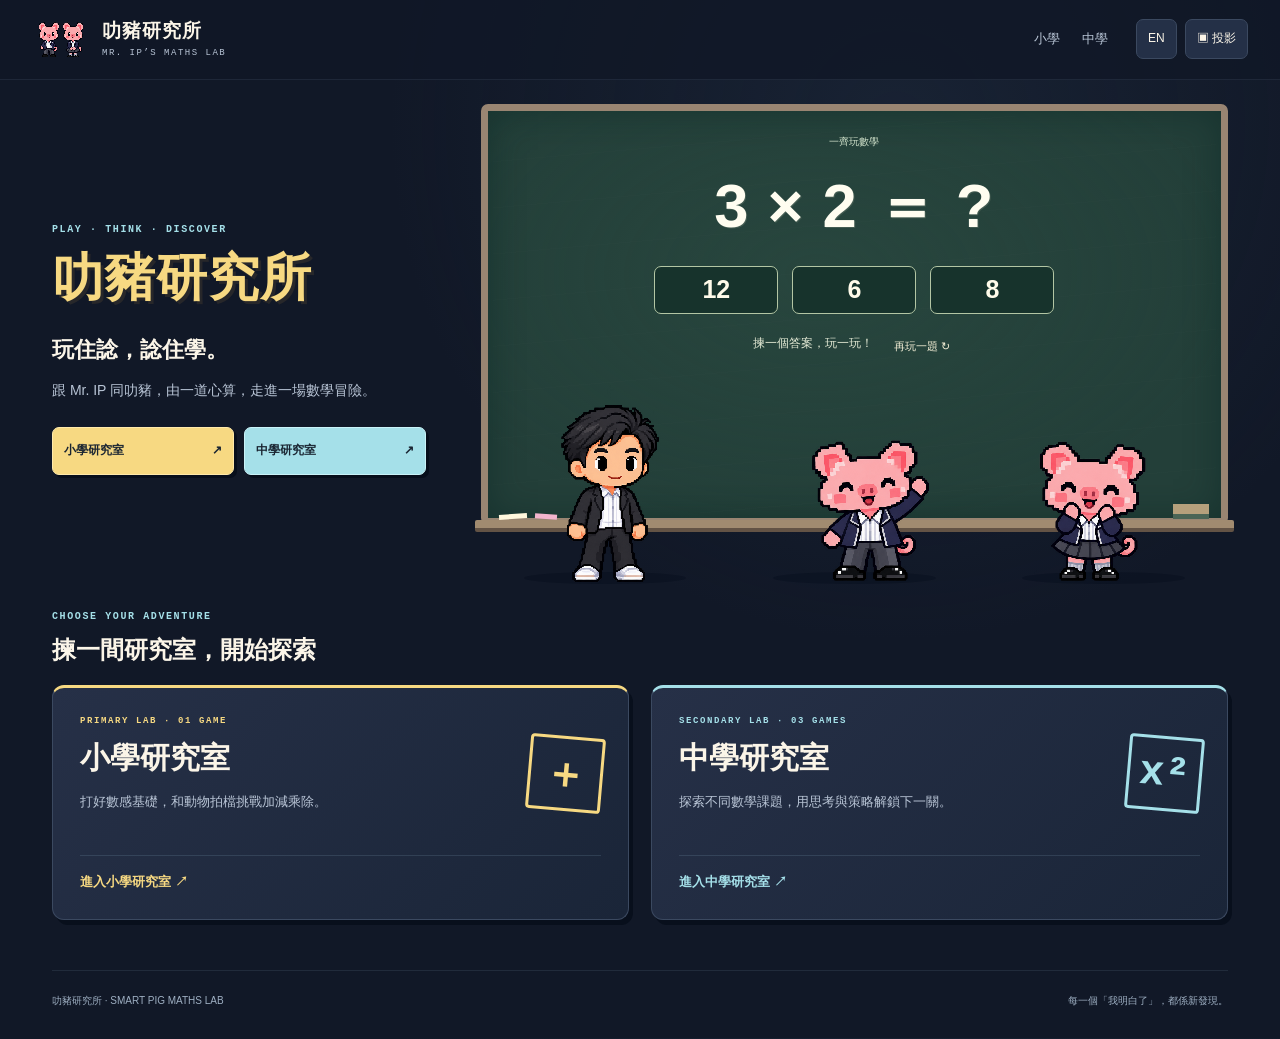
==== index.html @ cb184c4e "Add files via upload" ====
<!doctype html><html lang="zh-Hant"><head><meta charset="utf-8"><meta name="viewport" content="width=device-width,initial-scale=1"><meta name="theme-color" content="#111827"><meta name="description" content="叻豬研究所：Mr. IP 與叻豬陪你玩數學，一起探索小學及中學不同數學課題。"><title>首頁｜叻豬研究所</title><link rel="icon" href="assets/pig-pair.png" type="image/png"><link rel="stylesheet" href="style.css?v=upgrade10"><script defer src="math.js?v=upgrade10"></script><script defer src="app.js?v=upgrade10"></script></head><body data-page="index"><a class="skip" href="#main"><span data-zh="跳至主要內容" data-en="Skip to content">跳至主要內容</span></a><header class="site-header"><nav class="navigation" aria-label="主要導覽"><a class="brand" href="index.html"><span class="mini-duo" aria-hidden="true"><i class="pig-art boy"></i><i class="pig-art girl"></i></span><span><strong><span data-zh="叻豬研究所" data-en="Smart Pig Maths Lab">叻豬研究所</span></strong><small>MR. IP’S MATHS LAB</small></span></a><div class="nav-links"><a href="primary.html"><span data-zh="小學" data-en="Primary">小學</span></a><a href="secondary.html"><span data-zh="中學" data-en="Secondary">中學</span></a></div><div class="nav-tools"><button class="icon-button" id="language" aria-label="切換語言 / Switch language">EN</button><button class="icon-button projection-toggle" aria-pressed="false"><span data-zh="▣ 投影" data-en="▣ Present">▣ 投影</span></button></div></nav></header><div class="projection-bar"><span><span data-zh="課室投影模式" data-en="Classroom presentation">課室投影模式</span></span><div><button id="fullscreen"><span data-zh="全螢幕" data-en="Full screen">全螢幕</span></button><button class="projection-toggle" aria-pressed="true"><span data-zh="返回一般模式" data-en="Exit presentation">返回一般模式</span></button></div></div><main id="main" class="container"><section class="home-hero"><div class="hero-intro"><span class="eyebrow">PLAY · THINK · DISCOVER</span><h1><span data-zh="叻豬研究所" data-en="Smart Pig Maths Lab">叻豬研究所</span></h1><p class="hero-tagline"><span data-zh="玩住諗，諗住學。" data-en="Play. Think. Discover.">玩住諗，諗住學。</span></p><p><span data-zh="跟 Mr. IP 同叻豬，由一道心算，走進一場數學冒險。" data-en="Join Mr. IP and the Smart Pigs. Start with a question; discover an adventure.">跟 Mr. IP 同叻豬，由一道心算，走進一場數學冒險。</span></p><div class="hero-entrances"><a class="button" href="primary.html"><span data-zh="小學研究室" data-en="Primary Lab">小學研究室</span> ↗</a><a class="button cyan" href="secondary.html"><span data-zh="中學研究室" data-en="Secondary Lab">中學研究室</span> ↗</a></div></div><section class="lab-scene" aria-label="互動數學研究室"><div class="chalkboard" id="chalkboard"><div class="board-heading"><span data-zh="一齊玩數學" data-en="LET’S PLAY WITH NUMBERS">一齊玩數學</span></div><div class="board-content"><div class="math-expression" id="question" aria-live="polite"></div><div class="answer-choices" id="answer-choices" aria-label="答案選項"></div></div><div class="board-response"><p class="challenge-feedback" id="challenge-feedback" role="status" aria-live="polite"></p><button class="board-tool" id="next-question"><span data-zh="再玩一題 ↻" data-en="Another one ↻">再玩一題 ↻</span></button></div><div class="chalk-tray" aria-hidden="true"><i></i><i></i><b></b></div><span class="correct-stars" aria-hidden="true">✦ ★ ✦</span></div><div class="classroom-cast"><div class="teacher-host" role="img" aria-label="Mr. IP"><span class="teacher-art"></span></div><button class="pig-host" data-pig="boy" aria-label="跟男仔叻豬打招呼"><span class="pig-art boy" aria-hidden="true"></span></button><button class="pig-host" data-pig="girl" aria-label="跟女仔叻豬打招呼"><span class="pig-art girl" aria-hidden="true"></span></button></div><div class="speech-lane" aria-live="polite"><p id="pig-bubble" class="pig-bubble" hidden></p></div></section></section><section id="rooms" class="room-section" aria-labelledby="rooms-title"><div class="section-heading"><div><span class="eyebrow">CHOOSE YOUR ADVENTURE</span><h2 id="rooms-title"><span data-zh="揀一間研究室，開始探索" data-en="Choose a lab. Start exploring.">揀一間研究室，開始探索</span></h2></div></div><div class="room-grid"><a class="room-card primary-room" href="primary.html"><span class="room-symbol" aria-hidden="true">＋</span><span class="eyebrow">PRIMARY LAB · 01 GAME</span><h3><span data-zh="小學研究室" data-en="Primary Lab">小學研究室</span></h3><p><span data-zh="打好數感基礎，和動物拍檔挑戰加減乘除。" data-en="Build number sense. Explore arithmetic with animal friends.">打好數感基礎，和動物拍檔挑戰加減乘除。</span></p><span class="room-enter"><span data-zh="進入小學研究室" data-en="Explore Primary Lab">進入小學研究室</span> ↗</span></a><a class="room-card secondary-room" href="secondary.html"><span class="room-symbol" aria-hidden="true">x²</span><span class="eyebrow">SECONDARY LAB · 03 GAMES</span><h3><span data-zh="中學研究室" data-en="Secondary Lab">中學研究室</span></h3><p><span data-zh="探索不同數學課題，用思考與策略解鎖下一關。" data-en="Explore maths topics. Unlock the next level with thinking and strategy.">探索不同數學課題，用思考與策略解鎖下一關。</span></p><span class="room-enter"><span data-zh="進入中學研究室" data-en="Explore Secondary Lab">進入中學研究室</span> ↗</span></a></div></section></main><footer class="site-footer"><a href="index.html">叻豬研究所 · SMART PIG MATHS LAB</a><span><span data-zh="每一個「我明白了」，都係新發現。" data-en="Every “I get it!” is a new discovery.">每一個「我明白了」，都係新發現。</span></span></footer><p class="sr-only" id="global-status" role="status"></p></body></html>
---- style.css ----
/* Smart Pig Maths Lab — Cute Pixel Art × Clear Educational UI */
:root{color-scheme:dark;--bg:#111827;--panel:#1b2538;--panel-light:#243047;--line:#3b4960;--ink:#fbf5e8;--muted:#b9c5d6;--yellow:#f7d982;--cyan:#a5e0e9;--pink:#f2b4cd;--green:#233f39;--success:#b5e8b6;--radius:12px;--shadow:4px 5px 0 #080f1c;--brand-font:'Arial Rounded MT Bold','PingFang TC','Microsoft JhengHei',sans-serif;--ui-font:-apple-system,BlinkMacSystemFont,'Segoe UI','PingFang TC','Microsoft JhengHei',sans-serif;--math-font:'Chalkboard SE','Chalkboard','Trebuchet MS',sans-serif;--game-font:ui-monospace,'SFMono-Regular',Consolas,monospace;--fast:160ms;--normal:260ms}*{box-sizing:border-box}html{scroll-behavior:smooth;scroll-padding-top:90px}body{margin:0;color:var(--ink);background:radial-gradient(ellipse at 70% 12%,#26364b55,transparent 40%),var(--bg);font:16px/1.65 var(--ui-font)}body:before{content:'';position:fixed;inset:0;pointer-events:none;z-index:-1;background-image:linear-gradient(#b6d9ec025 1px,transparent 1px),linear-gradient(90deg,#b6d9ec025 1px,transparent 1px);background-size:40px 40px}button,input,select{font:inherit}button,a,input,select{-webkit-tap-highlight-color:transparent}button,a{touch-action:manipulation}button{cursor:pointer}a{color:inherit;text-decoration:none}button{color:inherit}button,input,select{border-radius:7px}button:focus-visible,a:focus-visible,input:focus-visible,select:focus-visible{outline:3px solid var(--yellow);outline-offset:4px}button:disabled{cursor:default;opacity:.55}button:active:not(:disabled),.button:active{transform:translateY(2px)}[hidden]{display:none!important}p{margin:0 0 1em}h1,h2,h3{line-height:1.2;margin:0 0 .5em}h1,h2,h3{font-family:var(--brand-font)}h1{font-size:clamp(30px,4vw,48px)}.container{width:min(1240px,100%);padding:0 32px;margin:auto;min-height:75vh}.eyebrow{display:block;font:700 10px/1.5 var(--game-font);letter-spacing:1.6px;color:var(--cyan);margin-bottom:12px}.muted{color:var(--muted)}.sr-only{position:absolute;width:1px;height:1px;padding:0;overflow:hidden;clip:rect(0,0,0,0);white-space:nowrap;border:0}.skip{position:fixed;top:-90px;left:12px;background:var(--yellow);color:var(--bg);padding:10px 15px;z-index:100}.skip:focus{top:10px}.site-header{border-bottom:1px solid #a5c9e317;background:#111827d9}.navigation{width:min(1304px,100%);padding:18px 32px;display:flex;gap:28px;align-items:center;margin:auto}.brand{display:flex;gap:12px;align-items:center}.brand strong{font:800 19px/1.4 var(--brand-font);letter-spacing:1px;display:block}.brand small{display:block;color:var(--muted);font:9px/1.8 var(--game-font);letter-spacing:1.5px}.mini-duo{display:flex;flex-shrink:0}.mini-duo .pig-art{width:29px;height:36px}.nav-links{display:flex;gap:22px;margin-left:auto;font-size:13px}.nav-links a{padding:8px 0;color:var(--muted);border-bottom:2px solid transparent}.nav-links a[aria-current=page],.nav-links a:hover{color:var(--ink);border-bottom-color:var(--cyan)}.nav-tools{display:flex;gap:8px}.icon-button{font-size:12px;border:1px solid var(--line);background:#243047;padding:8px 11px;min-height:40px;white-space:nowrap}.button{display:inline-flex;align-items:center;justify-content:space-between;gap:20px;padding:12px 18px;min-height:48px;border:1px solid #ffe9aa;border-radius:7px;background:var(--yellow);color:#1a2532;font-weight:800;font-size:14px;box-shadow:3px 3px #070e1b;transition:transform var(--fast),filter var(--fast)}.button:hover{filter:brightness(1.07);transform:translateY(-2px)}.button.cyan{background:var(--cyan);border-color:#c9f3f8}.text-button{border:0;background:none;padding:0;color:var(--cyan);font-size:12px;text-align:left;text-decoration:underline;text-underline-offset:4px}.home-hero{display:grid;grid-template-columns:minmax(0,.75fr) minmax(0,1.5fr);gap:55px;align-items:center;padding:34px 0 32px}.hero-intro h1{font-size:clamp(38px,4.7vw,59px);color:var(--yellow);letter-spacing:1px;line-height:1.13;max-width:340px;text-wrap:balance;text-shadow:3px 3px #84643833}.hero-tagline{font-size:22px;font-weight:750;margin:22px 0 10px}.hero-intro>p:not(.hero-tagline){font-size:14px;color:var(--muted);max-width:340px}.hero-entrances{display:grid;grid-template-columns:1fr 1fr;gap:10px;margin-top:25px}.hero-entrances .button{font-size:12px;padding:11px;gap:5px;white-space:nowrap}.teacher-teaser{border-top:1px solid var(--line);margin-top:30px;padding-top:22px;display:flex;align-items:flex-start;gap:13px}.tiny-icon{font-size:30px;color:var(--cyan);line-height:1}.teacher-teaser strong{font-size:12px}.teacher-teaser p{font-size:12px;color:var(--muted);margin:4px 0 8px}.lab-scene{position:relative;min-width:0}.chalkboard{position:relative;border:7px solid #998572;border-radius:7px;background:radial-gradient(ellipse at 45% 40%,#31534755,transparent 75%),var(--green);box-shadow:0 7px 0 #080f1b44,inset 0 0 35px #09252277;padding:17px 25px 10px;color:#fffdf0;isolation:isolate}.chalkboard:before{content:'';position:absolute;inset:5px;background:repeating-linear-gradient(175deg,transparent 0 45px,#f6f5d202 45px 46px);z-index:-1;pointer-events:none}.board-heading{display:flex;align-items:center;justify-content:space-between;gap:12px;font:700 11px/1.5 var(--ui-font);letter-spacing:1px;color:#d2e3cc;margin-bottom:14px}.board-heading span:last-child{font:10px var(--game-font);letter-spacing:0}.board-settings{display:grid;grid-template-columns:minmax(0,1.6fr) minmax(0,1fr);gap:12px}.board-settings label{color:#d6e3d2;font-size:10px;display:flex;flex-direction:column;gap:4px}.board-settings select{width:100%;min-width:0;font-size:11px;color:#fff9e6;background:#102e28;border:1px solid #738d78;padding:7px;min-height:36px}.board-content{display:grid;align-items:center;min-height:187px;padding-top:10px}.board-start{border:0;background:none;width:100%;padding:14px 0;color:inherit;display:flex;flex-direction:column;align-items:center;gap:18px}.math-expression{font-family:var(--math-font);font-size:clamp(35px,4.2vw,62px);font-weight:700;font-variant-numeric:lining-nums tabular-nums;letter-spacing:1px;text-align:center;line-height:1.35;white-space:nowrap;text-shadow:1px 1px #fff8d622}.start-caption{font-size:13px;color:#e4e8ce}.answer-choices{display:grid;grid-template-columns:repeat(3,minmax(0,1fr));gap:10px;margin:12px 0}.answer-choices button{background:#17332c;color:#fffbea;border:1px solid #b3c6a4;font:700 24px/1.4 var(--math-font);min-height:48px;transition:background var(--fast)}.answer-choices button:hover:not(:disabled){background:#426551}.answer-choices button.is-correct{background:#b5e8b6;color:#13291e;border-color:#dcffdf}.answer-choices button.is-wrong{border-color:#f5c3b9;background:#584339}#answer-form{display:flex;gap:8px}#answer-input{min-width:0;flex:1;width:100%;background:#16362d;border:1px solid #8da389;color:#fffdf0;padding:7px 12px;font-size:17px;min-height:42px}#answer-input::placeholder{color:#c9d4c0;font-size:12px}#submit-answer{border:0;background:#f7e8b6;color:#253b31;font-size:13px;font-weight:800;padding:8px 17px}.challenge-feedback{min-height:41px;padding:10px 0 5px;font-size:12px;line-height:1.6;color:#e4ead5}.challenge-feedback[data-state=correct]{color:#c6ffc6}.challenge-feedback[data-state=wrong]{color:#ffddbd}.board-bottom{border-top:1px solid #b7d3b223;min-height:40px;display:flex;justify-content:space-between;gap:10px;align-items:center;font-size:12px;color:#f5df94}.board-bottom>div{display:flex;gap:12px}.board-tool{background:none;color:#f4efd6;border:0;padding:5px;font-size:11px;min-height:36px}.board-tool:hover{text-decoration:underline}.chalk-tray{position:absolute;bottom:-14px;left:-13px;right:-13px;height:12px;background:#a18b70;border-bottom:4px solid #635345;border-radius:2px}.chalk-tray i{position:absolute;bottom:9px;left:24px;width:28px;height:5px;background:#fff7dd;transform:rotate(-4deg)}.chalk-tray i:nth-child(2){left:60px;width:22px;background:var(--pink);transform:rotate(4deg)}.chalk-tray b{position:absolute;bottom:9px;right:25px;width:36px;height:15px;border-bottom:5px solid #4b6556;background:#b6a07c}.correct-stars{position:absolute;right:20px;bottom:36px;font-size:26px;color:#ffe88b;pointer-events:none;opacity:0}.chalkboard.celebrate .correct-stars{animation:star-pop 1s ease-out}.speech-lane{height:65px;position:relative;margin-top:10px;z-index:3;pointer-events:none}.pig-bubble{position:absolute;bottom:5px;left:43%;width:max-content;max-width:55%;padding:6px 12px;background:#fff4de;color:#343142;border:2px solid #d8c9b1;border-radius:8px;font-weight:800;font-size:14px;line-height:1.5;white-space:nowrap;margin:0;box-shadow:2px 3px #070d1922;animation:bubble-in var(--normal) ease-out}.pig-bubble:after{content:'';position:absolute;width:8px;height:8px;background:#fff4de;border-right:2px solid #d8c9b1;border-bottom:2px solid #d8c9b1;transform:rotate(45deg);bottom:-6px;left:20px}.pig-bubble[data-speaker=girl]{left:auto;right:2%}.pig-bubble[data-speaker=all]{left:auto;right:16%}.classroom-cast{height:190px;display:flex;align-items:flex-end;justify-content:center;gap:10px;background:linear-gradient(transparent 69%,#26314566 69%);position:relative;border-radius:6px}.teacher-host,.pig-host{position:relative;display:flex;align-items:flex-end;justify-content:center;width:32%;isolation:isolate;flex-shrink:1}.teacher-host:before,.pig-host:before{content:'';position:absolute;bottom:1px;left:16%;width:68%;height:12px;border-radius:50%;background:#070d1c66;z-index:-1}.teacher-art{display:block;width:125px;height:250px;flex-shrink:0;background:url('assets/cast.png') 0 0/300% 100% no-repeat;image-rendering:pixelated;transform:translateY(18px)}.pig-art{display:block;background-image:url('assets/pig-expressions.png');background-size:200% 200%;background-repeat:no-repeat;image-rendering:pixelated;aspect-ratio:1;flex-shrink:0}.pig-art.boy{background-position:0 0}.pig-art.girl{background-position:100% 0}.pig-host{border:0;background:none;padding:0;color:inherit}.pig-host .pig-art{width:170px;max-width:100%}.pig-host:hover .pig-art{filter:drop-shadow(0 0 7px #f2b4cd55)}.pig-host.happy .boy{background-position:0 100%}.pig-host.happy .girl{background-position:100% 100%}.pig-host.happy .pig-art{clip-path:inset(3% 0 0);animation:pig-hop 700ms ease-out}.pig-host[data-pig=girl].happy .pig-art{animation:pig-wiggle 700ms ease-out}.scene-actions{display:flex;justify-content:space-between;align-items:center;gap:10px;padding:12px 6px;color:var(--muted);font-size:10px}.scene-actions button{border:1px solid #f2b4cd66;background:#49364b;color:#ffe3ef;font-size:11px;min-height:36px;padding:5px 12px}.section-heading{display:flex;align-items:center;justify-content:space-between;gap:24px;margin-bottom:20px}.section-heading h2{font-size:24px;margin:0}.section-heading>a{font-size:12px;color:var(--muted);white-space:nowrap}.room-section{padding:35px 0 5px}.room-grid{display:grid;grid-template-columns:1fr 1fr;gap:22px}.room-card{--accent:var(--yellow);border:1px solid var(--line);border-top:3px solid var(--accent);border-radius:var(--radius);box-shadow:var(--shadow);background:linear-gradient(135deg,#263047,#1a2538);padding:27px;position:relative;overflow:hidden;transition:transform var(--normal),border-color var(--normal)}.room-card:hover{transform:translateY(-4px);border-color:var(--accent)}.secondary-room{--accent:var(--cyan)}.room-card .eyebrow{color:var(--accent);font-size:9px}.room-card h3{font-size:30px}.room-card p{font-size:13px;color:var(--muted);max-width:75%;min-height:44px;margin-bottom:20px}.room-enter{display:block;border-top:1px solid #a5c9e324;padding-top:15px;color:var(--accent);font-size:13px;font-weight:750}.room-symbol{position:absolute;right:25px;top:48px;color:var(--accent);font:700 42px var(--game-font);border:3px solid var(--accent);width:75px;height:75px;display:grid;place-items:center;transform:rotate(5deg);border-radius:4px}.how-it-works{display:flex;gap:45px;justify-content:center;margin:35px 0;color:var(--muted);font-size:12px}.how-it-works p{margin:0}.how-it-works b{color:var(--cyan);margin-right:9px;font:700 12px var(--game-font)}.site-footer{width:min(1176px,calc(100% - 64px));margin:45px auto 0;border-top:1px solid #a5c9e31c;padding:22px 0 28px;display:flex;justify-content:space-between;gap:18px;color:#9eafc2;font-size:10px}.page-heading{padding:40px 0 28px;display:flex;justify-content:space-between;align-items:center;gap:30px}.back-link{display:block;color:var(--muted);font-size:12px;margin-bottom:26px}.page-heading .eyebrow{font-size:10px}.page-heading p{font-size:14px;color:var(--muted);max-width:650px;margin:12px 0 0}.page-heading .mini-duo .pig-art{width:75px;height:75px}.filters{display:flex;flex-wrap:wrap;gap:8px;margin:8px 0 10px}.filters button{background:#202d41;border:1px solid var(--line);padding:9px 16px;color:var(--muted);font-size:12px;min-height:42px}.filters button[aria-pressed=true]{background:var(--cyan);color:#142d36;border-color:var(--cyan);font-weight:800}body[data-page=primary] .filters button[aria-pressed=true]{background:var(--yellow)}.filter-count{font-size:11px;color:var(--muted);min-height:18px;margin-bottom:18px}.game-grid{display:grid;grid-template-columns:repeat(3,minmax(0,1fr));gap:22px}.game-card{--accent:var(--cyan);background:var(--panel);border:1px solid var(--line);border-radius:var(--radius);box-shadow:var(--shadow);display:flex;flex-direction:column;overflow:hidden;transition:transform var(--normal),border-color var(--normal)}.game-card:hover{transform:translateY(-5px);border-color:var(--accent)}.game-card.arithmetic{--accent:var(--yellow)}.game-card.polynomials{--accent:var(--pink)}.game-preview{position:relative;aspect-ratio:16/10;overflow:hidden;border-bottom:3px solid var(--accent);background:#101d2c}.game-preview img{width:100%;height:100%;object-fit:cover;object-position:top;display:block;transition:transform var(--normal)}.game-card:hover img{transform:scale(1.025)}.preview-label{position:absolute;bottom:10px;left:10px;background:#101827e8;border:1px solid #a5c9e344;font-size:9px;padding:3px 7px;border-radius:3px}.game-card-body{padding:22px;display:flex;flex-direction:column;flex:1}.game-card .eyebrow{color:var(--accent);font-size:9px;letter-spacing:1px}.game-name{font:800 25px/1.2 var(--game-font);letter-spacing:-.8px}.game-description{color:var(--muted);font-size:13px;line-height:1.8;min-height:69px}.game-facts{font-size:11px;margin:2px 0 22px}.game-facts>div{display:grid;grid-template-columns:40px minmax(0,1fr);gap:9px;border-top:1px solid #a5c9e314;padding:9px 0}.game-facts dt{color:#8da5bf;font-weight:700}.game-facts dd{margin:0;color:#d9e5ef}.game-card .game-launch{margin-top:auto}.setup-link{font-size:11px;color:var(--muted);text-align:center;padding-top:14px;display:block}.setup-link:hover{text-decoration:underline}.help-strip{display:flex;align-items:center;gap:25px;border:1px solid var(--line);border-radius:var(--radius);background:#1b283b;padding:20px 23px;margin-top:32px;font-size:12px}.help-strip strong{color:var(--yellow);white-space:nowrap}.help-strip p{color:var(--muted);margin:0;flex:1}.help-strip a{color:var(--cyan);white-space:nowrap}.newtab-note{font-size:11px;color:var(--muted);margin-top:20px}.teacher-page-art{width:75px;height:150px;transform:none}.teacher-warmup{display:flex;justify-content:space-between;align-items:center;gap:25px;padding:23px;background:#263a43;border:1px solid #708a7755;border-radius:var(--radius);margin-bottom:30px}.teacher-warmup p{color:var(--muted);font-size:12px;margin:5px 0 0}.teacher-warmup strong{font-size:17px}.setup-note{color:var(--muted);font-size:12px;border-left:3px solid var(--cyan);padding-left:13px;max-width:850px;margin:20px 0 25px}.teacher-grid{display:grid;grid-template-columns:1fr 1fr;gap:22px}.teacher-card{background:var(--panel);border:1px solid var(--line);border-radius:var(--radius);padding:26px;display:flex;flex-direction:column;scroll-margin-top:25px}.teacher-card:target{outline:2px solid var(--yellow);outline-offset:4px}.teacher-card .game-facts{margin-bottom:5px}.teacher-card .game-facts>div{grid-template-columns:48px minmax(0,1fr)}.teacher-card-top{margin-bottom:13px}.setup-steps{font-size:12px;color:var(--muted);padding-left:20px;line-height:1.9;flex:1}.setup-steps li{padding-left:4px;margin:5px 0}.projection-bar{display:none}.presenting .site-header,.presenting .site-footer,.presenting .hero-intro,.presenting .how-it-works,.presenting .room-section,.presenting .back-link,.presenting .help-strip,.presenting .newtab-note{display:none}.presenting .projection-bar{display:flex;justify-content:space-between;align-items:center;gap:14px;padding:12px 25px;position:sticky;top:0;z-index:20;background:#111827f5;border-bottom:1px solid var(--line);font-size:13px}.projection-bar>div{display:flex;gap:10px}.projection-bar button{border:1px solid var(--line);background:#26374e;color:var(--ink);padding:9px 15px;min-height:44px;font-size:12px}.presenting .container{max-width:1440px}.presenting .home-hero{display:block;padding-top:26px}.presenting .lab-scene{width:min(980px,100%);margin:auto}.presenting .chalkboard{padding:24px 45px 12px}.presenting .math-expression{font-size:clamp(40px,7.5vw,100px)}.presenting .board-settings select{font-size:16px;min-height:44px}.presenting .board-content{min-height:210px}.presenting .answer-choices button{font-size:30px;min-height:55px}.presenting #answer-input{font-size:23px;min-height:50px}.presenting .challenge-feedback{font-size:17px;min-height:45px}.presenting .board-tool{font-size:15px}.presenting .classroom-cast{height:120px}.presenting .teacher-art{height:175px;width:87.5px;transform:translateY(12px)}.presenting .pig-host .pig-art{width:120px}.presenting .speech-lane{height:55px}.presenting .scene-actions{padding-top:5px}.presenting .page-heading{padding-top:25px}.presenting .game-name{font-size:29px}.presenting .game-description,.presenting .game-facts{font-size:16px}
@keyframes pig-hop{0%,100%{transform:translateY(0)}35%{transform:translateY(-12px) rotate(-5deg)}70%{transform:translateY(-4px) rotate(3deg)}}@keyframes pig-wiggle{0%,100%{transform:rotate(0)}35%{transform:rotate(6deg) translateY(-5px)}70%{transform:rotate(-4deg) translateY(-8px)}}@keyframes bubble-in{from{opacity:0;transform:translateY(5px) scale(.92)}to{opacity:1;transform:translateY(0) scale(1)}}@keyframes star-pop{0%{opacity:0;transform:translateY(10px) scale(.6)}25%{opacity:1}100%{opacity:0;transform:translateY(-35px) scale(1.1)}}
@media(min-width:950px){body[data-page=primary] .game-grid{grid-template-columns:minmax(0,760px)}body[data-page=primary] .game-card{display:grid;grid-template-columns:1.08fr 1fr}body[data-page=primary] .game-preview{aspect-ratio:auto;min-height:100%}body[data-page=primary] .game-preview img{object-fit:cover;object-position:25% top}body[data-page=primary] .game-description{min-height:0}}
@media(max-width:1050px){.navigation{gap:18px}.brand strong{font-size:16px}.nav-links{gap:14px}.home-hero{gap:25px;grid-template-columns:minmax(0,.75fr) minmax(0,1.3fr)}.hero-intro h1{font-size:44px}.hero-entrances{grid-template-columns:1fr}.hero-intro>p{font-size:13px}.chalkboard{padding:15px 17px 8px}.math-expression{font-size:42px}.teacher-art{height:220px;width:110px}.pig-host .pig-art{width:150px}.classroom-cast{height:175px}.game-card-body{padding:18px}.game-name{font-size:22px}.game-grid{gap:17px}.game-facts{font-size:10px}}
@media(max-width:800px){.navigation{padding:14px 23px;flex-wrap:wrap;gap:8px 18px}.nav-tools{margin-left:auto}.nav-links{order:3;width:100%;margin:0;justify-content:center;gap:30px;font-size:12px}.nav-links a{padding:5px 0}.container{padding:0 24px}.home-hero{grid-template-columns:1fr;gap:24px;padding-top:25px}.hero-intro{display:grid;grid-template-columns:1fr 1fr;gap:0 20px;align-items:center}.hero-intro .eyebrow{grid-column:1}.hero-intro h1{grid-column:1;font-size:39px;max-width:none}.hero-tagline{grid-column:1;font-size:19px;margin:5px 0 0}.hero-intro>p:not(.hero-tagline){display:none}.hero-entrances{grid-column:2;grid-row:1/5;grid-template-columns:1fr;margin:0}.hero-entrances .button{font-size:13px;padding:12px}.teacher-teaser{display:none}.lab-scene{width:min(680px,100%);margin:auto}.math-expression{font-size:58px}.chalkboard{padding:18px 25px 10px}.classroom-cast{height:165px}.teacher-art{height:220px;width:110px}.pig-host .pig-art{width:150px}.game-grid{grid-template-columns:1fr 1fr}.game-name{font-size:24px}.game-facts{font-size:11px}.section-heading h2{font-size:22px}.room-card{padding:22px}.room-card h3{font-size:25px}.room-symbol{right:20px;width:55px;height:55px;font-size:30px}.room-card p{max-width:73%}.site-footer{width:calc(100% - 48px);flex-wrap:wrap}.teacher-grid{gap:17px}.teacher-card{padding:20px}.teacher-warmup .button{white-space:nowrap}.help-strip{flex-wrap:wrap;gap:12px}.help-strip p{min-width:60%}}
@media(max-width:520px){.navigation{padding:12px 18px;gap:10px}.brand{gap:7px}.brand strong{font-size:15px;letter-spacing:0}.brand small{font-size:7px;letter-spacing:1px}.mini-duo .pig-art{width:23px;height:28px}.icon-button{font-size:10px;padding:7px 9px;min-height:38px}.nav-tools{gap:5px}.nav-links{gap:30px}.container{padding:0 17px}.home-hero{padding:21px 0 17px;gap:24px}.hero-intro{display:block}.hero-intro .eyebrow{font-size:9px;margin-bottom:7px}.hero-intro h1{font-size:32px;line-height:1.1;margin-bottom:8px;max-width:none}.hero-tagline{font-size:16px;display:none}.hero-entrances{grid-template-columns:1fr 1fr;margin-top:15px;gap:9px}.hero-entrances .button{font-size:12px;min-height:44px;padding:10px}.chalkboard{border-width:5px;padding:13px 13px 6px}.board-heading{font-size:10px;letter-spacing:0;margin-bottom:12px;gap:5px}.board-heading span:last-child{font-size:9px}.board-settings{grid-template-columns:minmax(0,1.6fr) minmax(0,1fr);gap:9px}.board-settings select{font-size:10px;min-height:38px;padding:5px}.board-settings label{font-size:9px}.math-expression{font-size:clamp(29px,8vw,42px);letter-spacing:0}.board-content{min-height:170px;padding-top:7px}.board-start{gap:15px;padding:17px 0}.start-caption{font-size:12px}.answer-choices{gap:7px;margin:10px 0}.answer-choices button{font-size:21px;min-height:43px}#answer-form{gap:7px}#answer-input{min-height:40px;padding:5px 10px;font-size:16px}#submit-answer{font-size:12px;padding:6px 13px}.challenge-feedback{font-size:11px;min-height:43px}.board-tool{font-size:10px;padding:5px 3px}.board-bottom{font-size:11px}.board-bottom>div{gap:8px}.chalk-tray{left:-9px;right:-9px;height:9px;bottom:-10px;border-bottom-width:3px}.chalk-tray i{bottom:7px}.chalk-tray b{bottom:7px;height:12px}.speech-lane{height:57px;margin-top:7px}.pig-bubble{font-size:12px;padding:5px 9px;max-width:58%;left:37%}.classroom-cast{height:135px;gap:1px}.teacher-art{width:92px;height:184px;transform:translateY(13px)}.pig-host .pig-art{width:125px}.teacher-host,.pig-host{width:33.33%}.scene-actions{padding:9px 3px;gap:8px;font-size:9px}.scene-actions button{font-size:10px;padding:6px 10px;min-height:34px}.room-section{padding-top:22px}.section-heading{gap:12px;align-items:flex-start}.section-heading h2{font-size:20px;max-width:230px}.section-heading .eyebrow{font-size:8px;margin-bottom:8px}.section-heading>a{font-size:10px;white-space:normal;text-align:right;max-width:95px}.room-grid{grid-template-columns:1fr;gap:17px}.room-card{padding:22px}.room-card h3{font-size:28px}.room-card p{max-width:76%;min-height:0;margin-bottom:18px}.room-symbol{top:40px;right:23px}.room-enter{font-size:13px}.how-it-works{gap:12px;flex-direction:column;margin:25px 0}.site-footer{width:calc(100% - 34px);font-size:9px;flex-direction:column;gap:9px;margin-top:30px}.page-heading{padding:25px 0 20px;gap:12px}.back-link{font-size:11px;margin-bottom:22px}.page-heading h1{font-size:31px}.page-heading p{font-size:12px;margin-top:10px}.page-heading .eyebrow{font-size:8px;letter-spacing:1px}.page-heading .mini-duo .pig-art{width:46px;height:46px}.game-grid{grid-template-columns:1fr}.game-card-body{padding:22px}.game-preview{aspect-ratio:16/10}.game-name{font-size:26px}.game-description{min-height:0;font-size:13px}.game-facts{font-size:12px}.game-launch{font-size:14px}.filters button{font-size:11px;padding:8px 13px}.help-strip{padding:18px}.help-strip p{font-size:11px}.newtab-note{font-size:10px}.teacher-grid{grid-template-columns:1fr}.teacher-warmup{flex-direction:column;align-items:stretch;padding:20px;gap:16px}.teacher-warmup strong{font-size:17px}.teacher-card{padding:22px}.teacher-page-art{width:60px;height:120px}.setup-note{font-size:11px}.projection-bar>span{display:none}.presenting .projection-bar{justify-content:flex-end;padding:8px 12px}.projection-bar button{font-size:11px;min-height:40px;padding:7px 12px}.presenting .chalkboard{padding:13px 13px 7px}.presenting .math-expression{font-size:clamp(30px,8.4vw,43px)}.presenting .board-settings select{font-size:10px;min-height:38px}.presenting .board-content{min-height:175px}.presenting .challenge-feedback{font-size:12px;min-height:43px}.presenting .board-tool{font-size:11px}.presenting .answer-choices button{font-size:22px;min-height:43px}.presenting #answer-input{font-size:17px;min-height:42px}.presenting .classroom-cast{height:110px}.presenting .teacher-art{width:75px;height:150px}.presenting .pig-host .pig-art{width:100px}.presenting .speech-lane{height:48px}.presenting .game-name{font-size:26px}.presenting .game-description,.presenting .game-facts{font-size:13px}}
@media(max-height:550px) and (min-width:600px){.presenting .home-hero{padding-top:12px}.presenting .lab-scene{display:grid;grid-template-columns:minmax(0,1fr) 190px;gap:10px 20px;width:100%}.presenting .chalkboard{grid-row:1/4;min-width:0;padding:14px 20px}.presenting .math-expression{font-size:clamp(34px,5vw,66px)}.presenting .board-content{min-height:165px}.presenting .board-settings select{font-size:11px;min-height:36px}.presenting .challenge-feedback{font-size:12px}.presenting .classroom-cast{height:180px;grid-column:2;gap:0}.presenting .teacher-art{width:45px;height:90px}.presenting .pig-host .pig-art{width:66px}.presenting .speech-lane{grid-column:2;height:55px}.presenting .scene-actions{grid-column:2;flex-direction:column}.presenting .pig-bubble{font-size:11px;max-width:none;left:auto;right:0}.presenting .answer-choices button{font-size:23px;min-height:40px}.presenting #answer-input{min-height:40px;font-size:17px}.presenting .board-tool{font-size:11px}}
@media(prefers-reduced-motion:reduce){html{scroll-behavior:auto}*,*:before,*:after{animation:none!important;transition:none!important}}
/* Keep the board and the cast together in the first desktop view. */
@media(min-width:801px){.home-hero{padding-top:24px;padding-bottom:24px}.chalkboard{padding-top:13px}.board-heading{margin-bottom:10px}.board-content{min-height:160px}.math-expression{font-size:clamp(35px,4vw,52px)}.answer-choices{margin:8px 0}.answer-choices button{min-height:42px;font-size:22px}#answer-input{min-height:38px}#submit-answer{min-height:38px}.challenge-feedback{min-height:35px;padding-top:7px}.board-bottom{min-height:35px}.speech-lane{height:50px}.classroom-cast{height:145px}.teacher-art{height:220px;width:110px;transform:translateY(16px)}.pig-host .pig-art{width:150px}.scene-actions{padding:7px 6px}.presenting .home-hero{padding-top:20px}.presenting .math-expression{font-size:clamp(40px,7.5vw,100px)}.presenting .board-content{min-height:210px}.presenting .classroom-cast{height:120px}.presenting .teacher-art{height:175px;width:87.5px}.presenting .pig-host .pig-art{width:120px}}
/* Short landscape screens retain the whole exercise and its exit control. */
@media(max-height:550px) and (min-width:600px){.presenting .home-hero{padding-top:10px}.presenting .chalkboard{padding:10px 14px 4px}.presenting .board-heading,.presenting .board-settings label>span{display:none}.presenting .board-settings{gap:8px}.presenting .board-settings select{font-size:10px;min-height:32px;padding:4px}.presenting .board-content{min-height:131px;padding-top:4px}.presenting .math-expression{font-size:40px;line-height:1.2}.presenting .answer-choices{margin:5px 0;gap:7px}.presenting .answer-choices button{font-size:20px;min-height:36px}.presenting #answer-input,.presenting #submit-answer{min-height:36px;font-size:14px;padding:4px 10px}.presenting .challenge-feedback{font-size:11px;min-height:27px;padding:4px 0}.presenting .board-bottom{min-height:30px}.presenting .board-tool{font-size:10px;min-height:30px;padding:3px}.presenting .classroom-cast{height:125px}.presenting .teacher-art{height:112px;width:56px;transform:translateY(8px)}.presenting .pig-host .pig-art{width:76px}.presenting .scene-actions{font-size:8px}.presenting .speech-lane{height:45px}.presenting .scene-actions button{font-size:10px}.presenting .scene-actions>span{display:none}}
.teacher-page-art{width:75px;height:150px;transform:none}
@media(min-width:801px){.hero-intro h1{font-size:clamp(38px,4vw,52px)}.board-start .math-expression{font-size:clamp(36px,4.5vw,62px)}.presenting .board-start .math-expression{font-size:clamp(40px,7.5vw,100px)}}
/* Simple board scene: the foreground overlaps only the empty lower board. */
.lab-scene .chalkboard{padding:24px 28px 150px}
.lab-scene .board-heading{justify-content:center;margin-bottom:16px;font-size:12px}
.lab-scene .board-content{display:block;min-height:0;padding:0}
.lab-scene .math-expression{font-size:clamp(38px,4.8vw,68px)}
.lab-scene .answer-choices{max-width:400px;margin:18px auto 10px;gap:14px}
.lab-scene .answer-choices button{min-height:48px;font-size:25px}
.board-response{display:flex;justify-content:center;align-items:center;gap:16px;flex-wrap:wrap}
.lab-scene .challenge-feedback{margin:0;padding:4px 0;min-height:32px;text-align:center}
.lab-scene .board-tool{min-height:44px;white-space:nowrap}
.lab-scene .classroom-cast{position:relative;z-index:2;margin-top:-95px;height:155px;background:none}
.lab-scene .teacher-art{width:110px;height:220px;transform:translateY(16px)}
.lab-scene .pig-host .pig-art{width:150px}
.lab-scene .speech-lane{height:38px;margin:0;z-index:3}
.lab-scene .pig-bubble{bottom:0;font-size:12px;padding:4px 10px}
.lab-scene .pig-bubble:after{top:-6px;bottom:auto;transform:rotate(225deg)}
.lab-scene .scene-actions{justify-content:center;padding-top:9px}
.lab-scene .scene-actions>span{display:none}
.presenting .lab-scene{display:block;width:min(980px,100%)}
.presenting .lab-scene .math-expression{font-size:clamp(40px,7vw,90px)}
@media(max-width:520px){.lab-scene .chalkboard{padding:18px 12px 115px}.lab-scene .math-expression{font-size:clamp(30px,9vw,46px)}.lab-scene .board-heading{font-size:10px}.lab-scene .answer-choices{gap:9px;margin-top:14px}.lab-scene .answer-choices button{font-size:22px;min-height:44px}.board-response{gap:3px 10px}.lab-scene .challenge-feedback{font-size:11px}.lab-scene .classroom-cast{height:125px;margin-top:-75px}.lab-scene .teacher-art{width:85px;height:170px;transform:translateY(12px)}.lab-scene .pig-host .pig-art{width:116px}.lab-scene .speech-lane{height:34px}}
@media(max-height:550px) and (min-width:600px){.presenting .lab-scene .chalkboard{padding:12px 20px 100px}.presenting .lab-scene .board-heading{display:none}.presenting .lab-scene .math-expression{font-size:40px}.presenting .lab-scene .answer-choices{margin:8px auto}.presenting .lab-scene .classroom-cast{height:95px;margin-top:-70px}.presenting .lab-scene .teacher-art{width:65px;height:130px}.presenting .lab-scene .pig-host .pig-art{width:90px}.presenting .lab-scene .speech-lane{height:30px}}

/* Keep the lab entrances close to the welcoming cast. */
.home-hero{padding-bottom:8px}
.room-section{padding-top:8px}
.lab-scene .speech-lane{height:8px;overflow:visible}
.lab-scene .pig-bubble{bottom:0}
@media(max-width:520px){.home-hero{padding-bottom:10px}.room-section{padding-top:8px}.lab-scene .speech-lane{height:12px}}
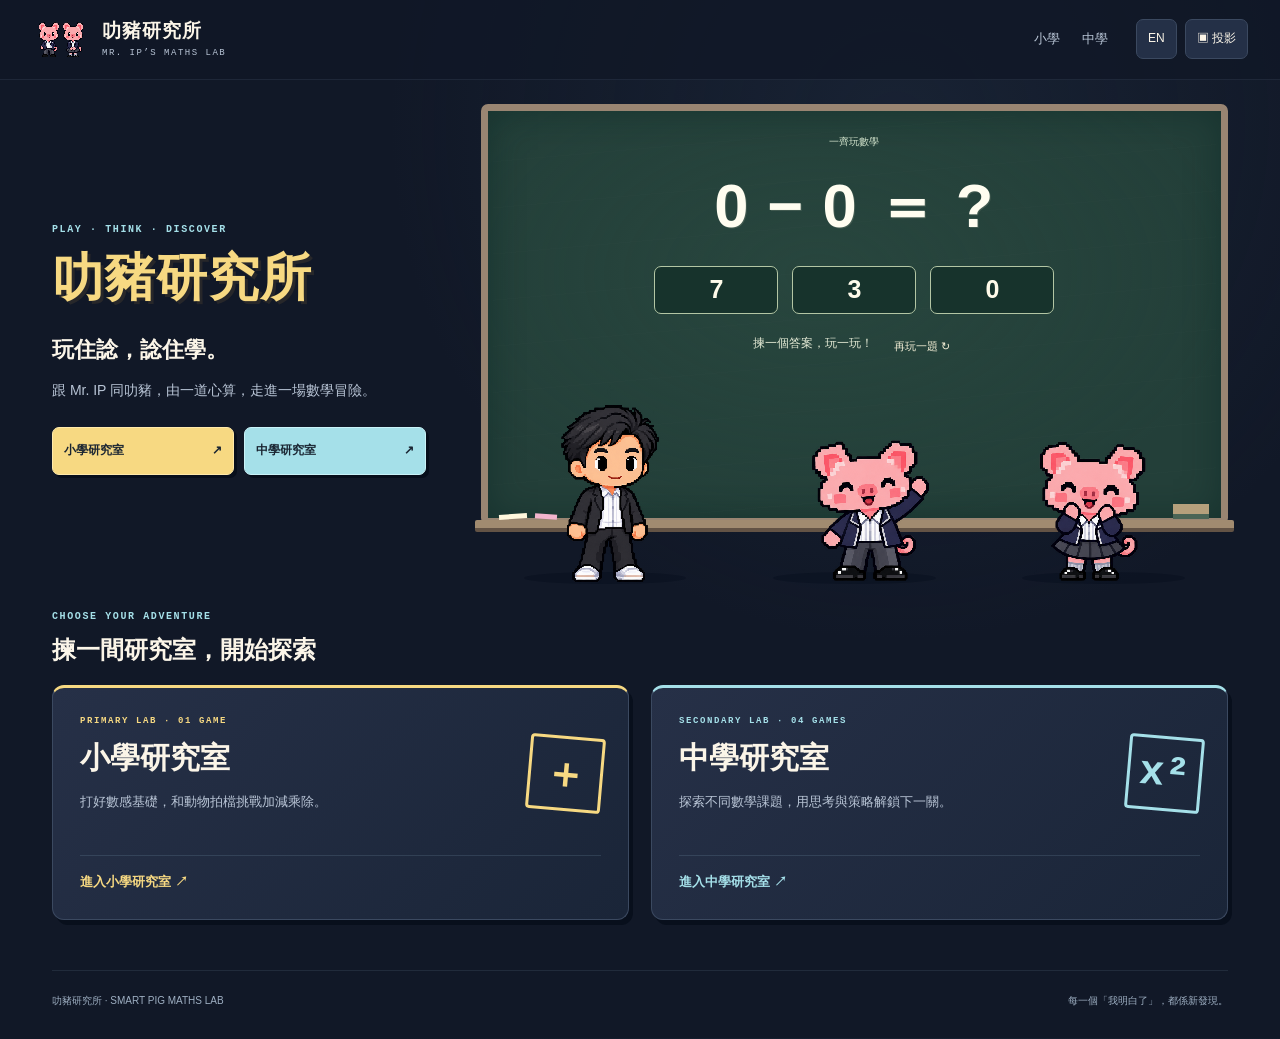
==== commit e8157c56: "Update secondary lab game count to four" ====
--- a/index.html
+++ b/index.html
@@ -1 +1 @@
-<!doctype html><html lang="zh-Hant"><head><meta charset="utf-8"><meta name="viewport" content="width=device-width,initial-scale=1"><meta name="theme-color" content="#111827"><meta name="description" content="叻豬研究所：Mr. IP 與叻豬陪你玩數學，一起探索小學及中學不同數學課題。"><title>首頁｜叻豬研究所</title><link rel="icon" href="assets/pig-pair.png" type="image/png"><link rel="stylesheet" href="style.css?v=upgrade10"><script defer src="math.js?v=upgrade10"></script><script defer src="app.js?v=upgrade10"></script></head><body data-page="index"><a class="skip" href="#main"><span data-zh="跳至主要內容" data-en="Skip to content">跳至主要內容</span></a><header class="site-header"><nav class="navigation" aria-label="主要導覽"><a class="brand" href="index.html"><span class="mini-duo" aria-hidden="true"><i class="pig-art boy"></i><i class="pig-art girl"></i></span><span><strong><span data-zh="叻豬研究所" data-en="Smart Pig Maths Lab">叻豬研究所</span></strong><small>MR. IP’S MATHS LAB</small></span></a><div class="nav-links"><a href="primary.html"><span data-zh="小學" data-en="Primary">小學</span></a><a href="secondary.html"><span data-zh="中學" data-en="Secondary">中學</span></a></div><div class="nav-tools"><button class="icon-button" id="language" aria-label="切換語言 / Switch language">EN</button><button class="icon-button projection-toggle" aria-pressed="false"><span data-zh="▣ 投影" data-en="▣ Present">▣ 投影</span></button></div></nav></header><div class="projection-bar"><span><span data-zh="課室投影模式" data-en="Classroom presentation">課室投影模式</span></span><div><button id="fullscreen"><span data-zh="全螢幕" data-en="Full screen">全螢幕</span></button><button class="projection-toggle" aria-pressed="true"><span data-zh="返回一般模式" data-en="Exit presentation">返回一般模式</span></button></div></div><main id="main" class="container"><section class="home-hero"><div class="hero-intro"><span class="eyebrow">PLAY · THINK · DISCOVER</span><h1><span data-zh="叻豬研究所" data-en="Smart Pig Maths Lab">叻豬研究所</span></h1><p class="hero-tagline"><span data-zh="玩住諗，諗住學。" data-en="Play. Think. Discover.">玩住諗，諗住學。</span></p><p><span data-zh="跟 Mr. IP 同叻豬，由一道心算，走進一場數學冒險。" data-en="Join Mr. IP and the Smart Pigs. Start with a question; discover an adventure.">跟 Mr. IP 同叻豬，由一道心算，走進一場數學冒險。</span></p><div class="hero-entrances"><a class="button" href="primary.html"><span data-zh="小學研究室" data-en="Primary Lab">小學研究室</span> ↗</a><a class="button cyan" href="secondary.html"><span data-zh="中學研究室" data-en="Secondary Lab">中學研究室</span> ↗</a></div></div><section class="lab-scene" aria-label="互動數學研究室"><div class="chalkboard" id="chalkboard"><div class="board-heading"><span data-zh="一齊玩數學" data-en="LET’S PLAY WITH NUMBERS">一齊玩數學</span></div><div class="board-content"><div class="math-expression" id="question" aria-live="polite"></div><div class="answer-choices" id="answer-choices" aria-label="答案選項"></div></div><div class="board-response"><p class="challenge-feedback" id="challenge-feedback" role="status" aria-live="polite"></p><button class="board-tool" id="next-question"><span data-zh="再玩一題 ↻" data-en="Another one ↻">再玩一題 ↻</span></button></div><div class="chalk-tray" aria-hidden="true"><i></i><i></i><b></b></div><span class="correct-stars" aria-hidden="true">✦ ★ ✦</span></div><div class="classroom-cast"><div class="teacher-host" role="img" aria-label="Mr. IP"><span class="teacher-art"></span></div><button class="pig-host" data-pig="boy" aria-label="跟男仔叻豬打招呼"><span class="pig-art boy" aria-hidden="true"></span></button><button class="pig-host" data-pig="girl" aria-label="跟女仔叻豬打招呼"><span class="pig-art girl" aria-hidden="true"></span></button></div><div class="speech-lane" aria-live="polite"><p id="pig-bubble" class="pig-bubble" hidden></p></div></section></section><section id="rooms" class="room-section" aria-labelledby="rooms-title"><div class="section-heading"><div><span class="eyebrow">CHOOSE YOUR ADVENTURE</span><h2 id="rooms-title"><span data-zh="揀一間研究室，開始探索" data-en="Choose a lab. Start exploring.">揀一間研究室，開始探索</span></h2></div></div><div class="room-grid"><a class="room-card primary-room" href="primary.html"><span class="room-symbol" aria-hidden="true">＋</span><span class="eyebrow">PRIMARY LAB · 01 GAME</span><h3><span data-zh="小學研究室" data-en="Primary Lab">小學研究室</span></h3><p><span data-zh="打好數感基礎，和動物拍檔挑戰加減乘除。" data-en="Build number sense. Explore arithmetic with animal friends.">打好數感基礎，和動物拍檔挑戰加減乘除。</span></p><span class="room-enter"><span data-zh="進入小學研究室" data-en="Explore Primary Lab">進入小學研究室</span> ↗</span></a><a class="room-card secondary-room" href="secondary.html"><span class="room-symbol" aria-hidden="true">x²</span><span class="eyebrow">SECONDARY LAB · 03 GAMES</span><h3><span data-zh="中學研究室" data-en="Secondary Lab">中學研究室</span></h3><p><span data-zh="探索不同數學課題，用思考與策略解鎖下一關。" data-en="Explore maths topics. Unlock the next level with thinking and strategy.">探索不同數學課題，用思考與策略解鎖下一關。</span></p><span class="room-enter"><span data-zh="進入中學研究室" data-en="Explore Secondary Lab">進入中學研究室</span> ↗</span></a></div></section></main><footer class="site-footer"><a href="index.html">叻豬研究所 · SMART PIG MATHS LAB</a><span><span data-zh="每一個「我明白了」，都係新發現。" data-en="Every “I get it!” is a new discovery.">每一個「我明白了」，都係新發現。</span></span></footer><p class="sr-only" id="global-status" role="status"></p></body></html>+<!doctype html><html lang="zh-Hant"><head><meta charset="utf-8"><meta name="viewport" content="width=device-width,initial-scale=1"><meta name="theme-color" content="#111827"><meta name="description" content="叻豬研究所：Mr. IP 與叻豬陪你玩數學，一起探索小學及中學不同數學課題。"><title>首頁｜叻豬研究所</title><link rel="icon" href="assets/pig-pair.png" type="image/png"><link rel="stylesheet" href="style.css?v=upgrade10"><script defer src="math.js?v=upgrade10"></script><script defer src="app.js?v=upgrade10"></script></head><body data-page="index"><a class="skip" href="#main"><span data-zh="跳至主要內容" data-en="Skip to content">跳至主要內容</span></a><header class="site-header"><nav class="navigation" aria-label="主要導覽"><a class="brand" href="index.html"><span class="mini-duo" aria-hidden="true"><i class="pig-art boy"></i><i class="pig-art girl"></i></span><span><strong><span data-zh="叻豬研究所" data-en="Smart Pig Maths Lab">叻豬研究所</span></strong><small>MR. IP’S MATHS LAB</small></span></a><div class="nav-links"><a href="primary.html"><span data-zh="小學" data-en="Primary">小學</span></a><a href="secondary.html"><span data-zh="中學" data-en="Secondary">中學</span></a></div><div class="nav-tools"><button class="icon-button" id="language" aria-label="切換語言 / Switch language">EN</button><button class="icon-button projection-toggle" aria-pressed="false"><span data-zh="▣ 投影" data-en="▣ Present">▣ 投影</span></button></div></nav></header><div class="projection-bar"><span><span data-zh="課室投影模式" data-en="Classroom presentation">課室投影模式</span></span><div><button id="fullscreen"><span data-zh="全螢幕" data-en="Full screen">全螢幕</span></button><button class="projection-toggle" aria-pressed="true"><span data-zh="返回一般模式" data-en="Exit presentation">返回一般模式</span></button></div></div><main id="main" class="container"><section class="home-hero"><div class="hero-intro"><span class="eyebrow">PLAY · THINK · DISCOVER</span><h1><span data-zh="叻豬研究所" data-en="Smart Pig Maths Lab">叻豬研究所</span></h1><p class="hero-tagline"><span data-zh="玩住諗，諗住學。" data-en="Play. Think. Discover.">玩住諗，諗住學。</span></p><p><span data-zh="跟 Mr. IP 同叻豬，由一道心算，走進一場數學冒險。" data-en="Join Mr. IP and the Smart Pigs. Start with a question; discover an adventure.">跟 Mr. IP 同叻豬，由一道心算，走進一場數學冒險。</span></p><div class="hero-entrances"><a class="button" href="primary.html"><span data-zh="小學研究室" data-en="Primary Lab">小學研究室</span> ↗</a><a class="button cyan" href="secondary.html"><span data-zh="中學研究室" data-en="Secondary Lab">中學研究室</span> ↗</a></div></div><section class="lab-scene" aria-label="互動數學研究室"><div class="chalkboard" id="chalkboard"><div class="board-heading"><span data-zh="一齊玩數學" data-en="LET’S PLAY WITH NUMBERS">一齊玩數學</span></div><div class="board-content"><div class="math-expression" id="question" aria-live="polite"></div><div class="answer-choices" id="answer-choices" aria-label="答案選項"></div></div><div class="board-response"><p class="challenge-feedback" id="challenge-feedback" role="status" aria-live="polite"></p><button class="board-tool" id="next-question"><span data-zh="再玩一題 ↻" data-en="Another one ↻">再玩一題 ↻</span></button></div><div class="chalk-tray" aria-hidden="true"><i></i><i></i><b></b></div><span class="correct-stars" aria-hidden="true">✦ ★ ✦</span></div><div class="classroom-cast"><div class="teacher-host" role="img" aria-label="Mr. IP"><span class="teacher-art"></span></div><button class="pig-host" data-pig="boy" aria-label="跟男仔叻豬打招呼"><span class="pig-art boy" aria-hidden="true"></span></button><button class="pig-host" data-pig="girl" aria-label="跟女仔叻豬打招呼"><span class="pig-art girl" aria-hidden="true"></span></button></div><div class="speech-lane" aria-live="polite"><p id="pig-bubble" class="pig-bubble" hidden></p></div></section></section><section id="rooms" class="room-section" aria-labelledby="rooms-title"><div class="section-heading"><div><span class="eyebrow">CHOOSE YOUR ADVENTURE</span><h2 id="rooms-title"><span data-zh="揀一間研究室，開始探索" data-en="Choose a lab. Start exploring.">揀一間研究室，開始探索</span></h2></div></div><div class="room-grid"><a class="room-card primary-room" href="primary.html"><span class="room-symbol" aria-hidden="true">＋</span><span class="eyebrow">PRIMARY LAB · 01 GAME</span><h3><span data-zh="小學研究室" data-en="Primary Lab">小學研究室</span></h3><p><span data-zh="打好數感基礎，和動物拍檔挑戰加減乘除。" data-en="Build number sense. Explore arithmetic with animal friends.">打好數感基礎，和動物拍檔挑戰加減乘除。</span></p><span class="room-enter"><span data-zh="進入小學研究室" data-en="Explore Primary Lab">進入小學研究室</span> ↗</span></a><a class="room-card secondary-room" href="secondary.html"><span class="room-symbol" aria-hidden="true">x²</span><span class="eyebrow">SECONDARY LAB · 04 GAMES</span><h3><span data-zh="中學研究室" data-en="Secondary Lab">中學研究室</span></h3><p><span data-zh="探索不同數學課題，用思考與策略解鎖下一關。" data-en="Explore maths topics. Unlock the next level with thinking and strategy.">探索不同數學課題，用思考與策略解鎖下一關。</span></p><span class="room-enter"><span data-zh="進入中學研究室" data-en="Explore Secondary Lab">進入中學研究室</span> ↗</span></a></div></section></main><footer class="site-footer"><a href="index.html">叻豬研究所 · SMART PIG MATHS LAB</a><span><span data-zh="每一個「我明白了」，都係新發現。" data-en="Every “I get it!” is a new discovery.">每一個「我明白了」，都係新發現。</span></span></footer><p class="sr-only" id="global-status" role="status"></p></body></html>
